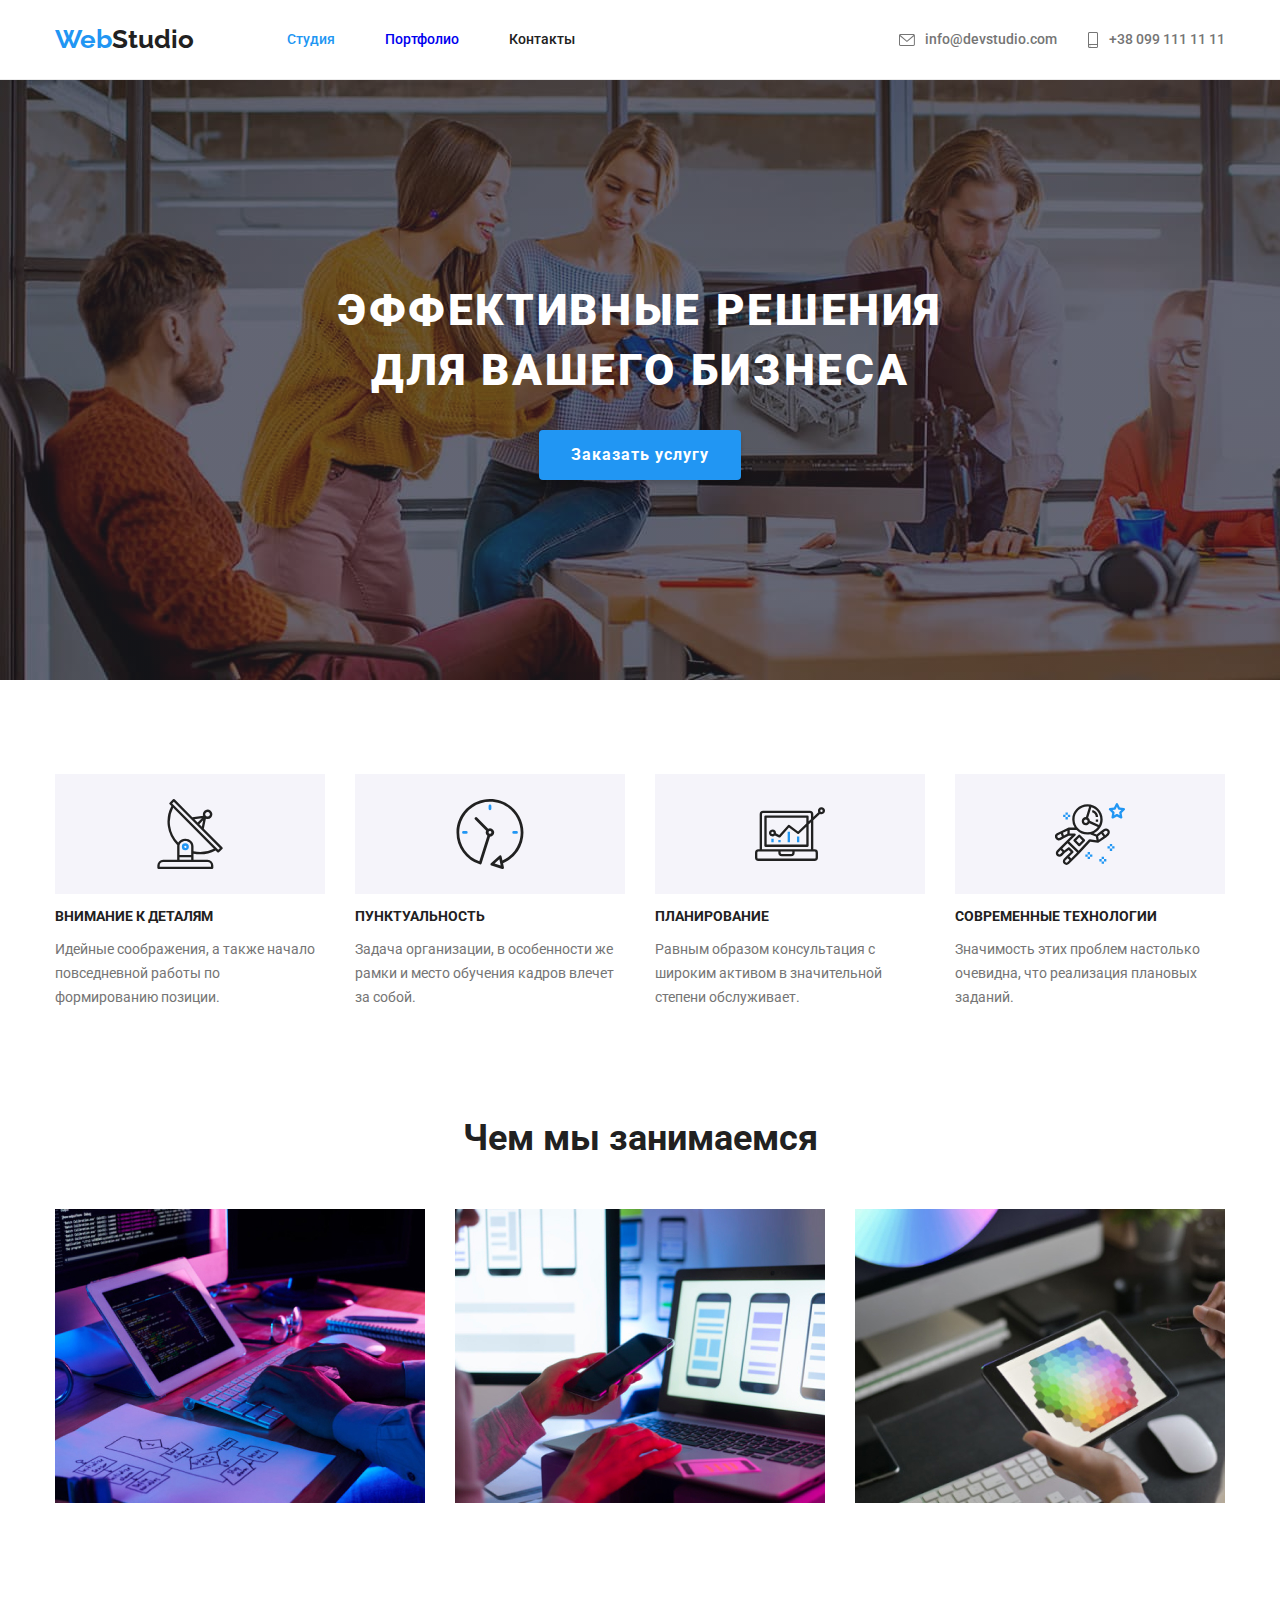
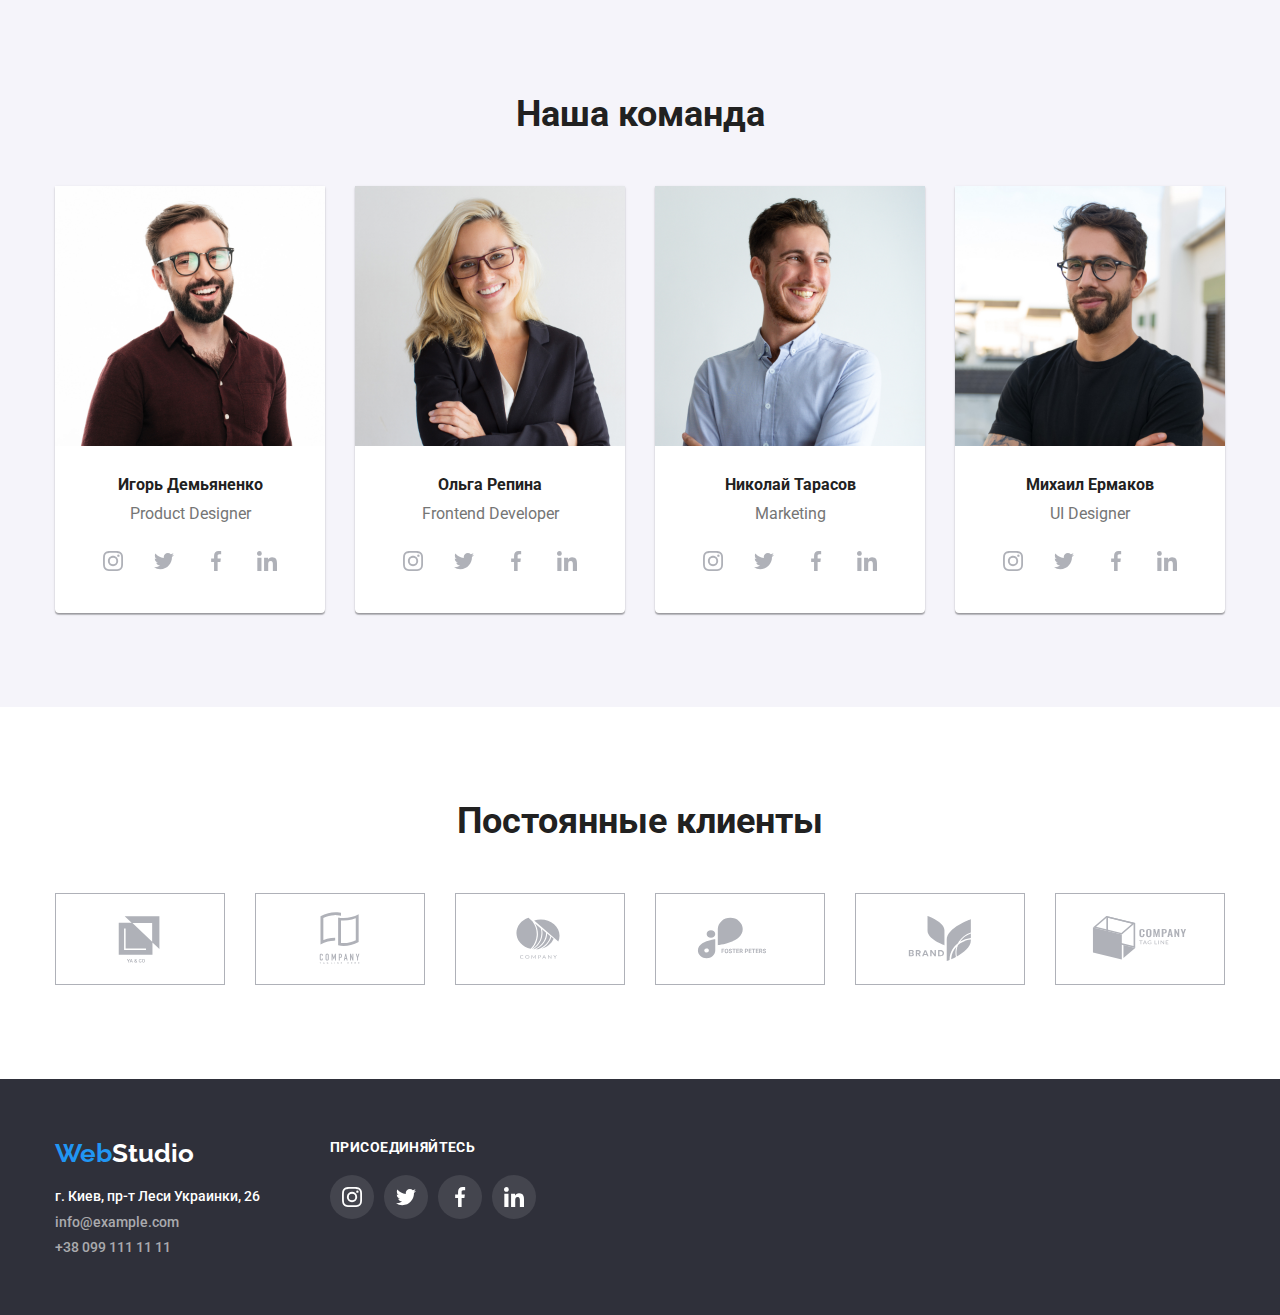
==== index.html @ 13acab1d "dz4" ====
<!DOCTYPE html>
<html lang="ru" lang="en">
	<head>
		<title>Main page</title>
		<meta charset="utf-8">
		<link rel="preconnect" href="https://fonts.googleapis.com">
		<link rel="preconnect" href="https://fonts.gstatic.com" crossorigin>
		<link href="https://fonts.googleapis.com/css2?family=Raleway:wght@700&family=Roboto:wght@400;500;700;900&display=swap"
			rel="stylesheet">
		<link rel="stylesheet" href="https://cdnjs.cloudflare.com/ajax/libs/modern-normalize/1.1.0/modern-normalize.min.css">
		<link rel="stylesheet" href="./css/styles.css">
	</head>
	<body>
	<header class="header">
		<div class="container header-container">
			<nav class="main-nav">
				<a href="index.html" class="header-logo"><span class="color-text">Web</span>Studio</a>
				<ul class="list-header">
					<li class="item"><a href="./index.html" class="link-active">Студия</a></li>
					<li class="item"><a href="./portfolio.html" class="link">Портфолио</a></li>
					<li class="item"><a href="" class="link">Контакты</a></li>
				</ul>
			</nav>
				<ul class="header-contacts">
			
				<li class="item">
					<a href="mailto:info@devstudio.com" class="contacts"><svg class="mail">
						<use href="./images/symbol-defs.svg#icon-envelope"></use>
					</svg>info@devstudio.com</a></li>
					
				<li class="item">
					<a href="tel:+380991111111" class="contacts">
						<svg class="phone">
							<use href="./images/symbol-defs.svg#icon-smartphone"></use>
						</svg>+38 099 111 11 11</a></li>
			</ul>
	
		</div>
	</header>
<main>
		<section class="hero-screen">
			<h1 class="title-primary">Эффективные решения <br> для вашего бизнеса</h1>
			
			<button type="button" class="hero-screen-btn">Заказать услугу</button>
		
		</section>

<section class="features section">
	<div class="container">
			<ul class="list-features">
				<li>
					<div class="picture-features">
						<svg class="icon-features" ><use href="./images/symbol-defs.svg#icon-antenna-1" ></use></svg>
					</div>
					<h3>Внимание к деталям</h3>
					<p>
						Идейные соображения, а также
						начало повседневной работы по
						формированию позиции.
					</p>
				</li>
				<li>
					<div class="picture-features">
						<svg class="icon-features">
							<use href="./images/symbol-defs.svg#icon-clock-1"></use>
						</svg>
					</div>
				<h3>Пунктуальность</h3>
					<p>
						Задача организации, в особенности
						же рамки и место обучения кадров
						влечет за собой.
					</p>
				</li>
				<li>
					<div class="picture-features">
						<svg class="icon-features">
							<use href="./images/symbol-defs.svg#icon-diagram-1"></use>
						</svg>
					</div>
				<h3>Планирование</h3>
					<p>
						Равным образом консультация с
						широким активом в значительной
						степени обслуживает.
					</p>
				</li>
				<li>
					<div class="picture-features">
						<svg class="icon-features">
							<use href="./images/symbol-defs.svg#icon-astronaut-1"></use>
						</svg>
					</div>
				<h3>Современные технологии</h3>
					<p>
						Значимость этих проблем настолько
						очевидна, что реализация плановых
						заданий.
					</p>
				</li>
			</ul>
			</div>
		</section>

<section class="tasks section">
	<div class="container">
			<h2 class="title-secondary">Чем мы занимаемся</h2>
			<ul class="list">
				<li class="tasks-image"><img src="./images/image1.jpg" width="370" alt="Computer"></li>
				<li class="tasks-image"><img src="./images/image2.jpg" width="370" alt="Phone"></li>
				<li class="tasks-image"><img src="./images/image3.jpg" width="370" alt="Tablet"></li>
			</ul>
	</div>
	</section>


<section class="team section">
	<div class="container">
		<h2 class="title-secondary-team">Наша команда</h2>
		<ul class="list-team">
				<li><img src="./images/image4.jpg" width="270" alt="Human1">
					<div class="team-employee"><h3><b>Игорь Демьяненко</b></h3>
					<p>Product Designer</p></div>
					<div class="social-links">
						<button class="team-link-btn">
						<svg class="team-link">
							<use href="./images/symbol-defs.svg#icon-instagram-2"></use>
						</svg>
						</button>
						<button class="team-link-btn">
						<svg class="team-link">
							<use href="./images/symbol-defs.svg#icon-twitter-1"></use>
						</svg>
						</button>
						<button class="team-link-btn">
						<svg class="team-link">
							<use href="./images/symbol-defs.svg#icon-facebook-1"></use>
						</svg>
						</button>
						<button class="team-link-btn">
						<svg class="team-link">
							<use href="./images/symbol-defs.svg#icon-linkedin-1"></use>
						</svg>
						</button>
					</div>
				</li>
				<li><img src="./images/image5.jpg" width="270" alt="Human2">
					<div class="team-employee"><h3><b>Ольга Репина</b></h3>
					<p>Frontend Developer</p></div>
					<div class="social-links">
						<button class="team-link-btn">
							<svg class="team-link">
								<use href="./images/symbol-defs.svg#icon-instagram-2"></use>
							</svg>
						</button>
						<button class="team-link-btn">
							<svg class="team-link">
								<use href="./images/symbol-defs.svg#icon-twitter-1"></use>
							</svg>
						</button>
						<button class="team-link-btn">
							<svg class="team-link">
								<use href="./images/symbol-defs.svg#icon-facebook-1"></use>
							</svg>
						</button>
						<button class="team-link-btn">
							<svg class="team-link">
								<use href="./images/symbol-defs.svg#icon-linkedin-1"></use>
							</svg>
						</button>
					</div>
				</li>
				<li><img src="./images/image6.jpg" width="270" alt="Human3">
					<div class="team-employee"><h3><b>Николай Тарасов</b></h3>
					<p>Marketing</p></div>
					<div class="social-links">
						<button class="team-link-btn">
							<svg class="team-link">
								<use href="./images/symbol-defs.svg#icon-instagram-2"></use>
							</svg>
						</button>
						<button class="team-link-btn">
							<svg class="team-link">
								<use href="./images/symbol-defs.svg#icon-twitter-1"></use>
							</svg>
						</button>
						<button class="team-link-btn">
							<svg class="team-link">
								<use href="./images/symbol-defs.svg#icon-facebook-1"></use>
							</svg>
						</button>
						<button class="team-link-btn">
							<svg class="team-link">
								<use href="./images/symbol-defs.svg#icon-linkedin-1"></use>
							</svg>
						</button>
					</div>
				</li>
				<li><img src="./images/image7.jpg" width="270" alt="Human4">
					<div class="team-employee"><h3><b>Михаил Ермаков</b></h3>
					<p>UI Designer</p></div>
					<div class="social-links">
						<button class="team-link-btn">
							<svg class="team-link">
								<use href="./images/symbol-defs.svg#icon-instagram-2"></use>
							</svg>
						</button>
						<button class="team-link-btn">
							<svg class="team-link">
								<use href="./images/symbol-defs.svg#icon-twitter-1"></use>
							</svg>
						</button>
						<button class="team-link-btn">
							<svg class="team-link">
								<use href="./images/symbol-defs.svg#icon-facebook-1"></use>
							</svg>
						</button>
						<button class="team-link-btn">
							<svg class="team-link">
								<use href="./images/symbol-defs.svg#icon-linkedin-1"></use>
							</svg>
						</button>
					</div>
				</li>
		</ul>
		</div>
	</section>
	<section class="clients section">
		<div class="container">
			<h2 class="title-clients">Постоянные клиенты</h2>
			<div class="clients-container"><button class="clients-btn">
			<svg class="icon-clients">
				<use href="./images/symbol-defs.svg#icon-Logo"></use>
			</svg></button><button class="clients-btn">
			<svg class="icon-clients">
				<use href="./images/symbol-defs.svg#icon-Logo-2"></use>
			</svg></button><button class="clients-btn">
			<svg class="icon-clients">
				<use href="./images/symbol-defs.svg#icon-Logo-3"></use>
			</svg></button><button class="clients-btn">
			<svg class="icon-clients">
				<use href="./images/symbol-defs.svg#icon-Logo-4"></use>
			</svg></button><button class="clients-btn">
			<svg class="icon-clients">
				<use href="./images/symbol-defs.svg#icon-Logo-5"></use>
			</svg></button><button class="clients-btn">
			<svg class="icon-clients">
				<use href="./images/symbol-defs.svg#icon-Logo-6"></use>
			</svg></button>
			</div>
			
		</div>
	</section>

</main>
		<footer class="footer">
			<div class="container">
				<div class="footer-column">
			<a href="" class="footer-logo"><span class="color-text">Web</span>Studio</a>
			<address class="address">г. Киев, пр-т Леси Украинки, 26</address>
				<ul class="list-footer">
					<li><a href="mailto:info@example.com" class="contacts-footer">info@example.com</a></li>
					<li><a href="tel:+380991111111" class="contacts-footer">+38 099 111 11 11</a></li>
				</ul>
				</div>
				<div class="footer-column-social"><h4>ПРИСОЕДИНЯЙТЕСЬ</h4>
					<div class="footer-social"><button class="footer-social-btn">
					<svg class="footer-icon">
						<use href="./images/symbol-defs.svg#icon-instagram-2"></use>
					</svg>
				</button>
				<button class="footer-social-btn">
					<svg class="footer-icon">
						<use href="./images/symbol-defs.svg#icon-twitter-1"></use>
					</svg>
				</button>
				<button class="footer-social-btn">
					<svg class="footer-icon">
						<use href="./images/symbol-defs.svg#icon-facebook-1"></use>
					</svg>
				</button>
				<button class="footer-social-btn">
					<svg class="footer-icon">
						<use href="./images/symbol-defs.svg#icon-linkedin-1"></use>
					</svg>
				</button></div>
				</div>
		</footer>
	</body>
</html>
---- css/styles.css ----
/* цвет фона #fff */
/* цвет фона вторичный #2F303A */

/* цвет текста #212121 */
/* вторичный цвет текста #757575 */

/* цвет акцента #2196F3 */

:root {
  --primary-text-color: #212121;
  --secondary-text-color: #757575;

  --background-color: #fff;
  --secondary-background-color: #2f303a;
  --third-background-color: #f5f4fa;
  --footer-contacts-color: rgba(255, 255, 255, 0.6);
  --accent-color: #2196f3;
  --border-header: #ececec;
}

body {
  font-size: 14px;
  background-color: var(--background-color);
  color: var(--secondary-text-color);
  font-family: Roboto, sans-serif;
  font-weight: 500;
  margin: 0;
}

/* Убрать точки со списков */
.list,
.list-footer,
.list-header,
.header-contacts,
.filter,
.product-card {
  list-style: none;
}

/* Лого сайта */
.header-logo {
  color: var(--primary-text-color);
  font-family: Raleway;
  font-weight: bold;
  font-size: 26px;
  text-decoration: none;
  margin-right: 93px;
}

.color-text {
  color: var(--accent-color);
}

/* Меню шапки */
.header {
  font-style: normal;
  font-weight: 500;
  padding-top: 24px;
  padding-bottom: 24px;
  margin-right: auto;
  margin-left: auto;
  font-size: 14px;
  line-height: 1.2;
  color: var(--accent-color);
  border-bottom: 1px solid var(--border-header);
}
.header-container {
  display: flex;
}

.main-nav {
  display: flex;
  align-items: center;
}
.list-header {
  display: flex;
  align-items: center;
  margin-top: 0;
  margin-bottom: 0;
  padding-left: 0;
  text-decoration: none;
}

.list-header li:not(:last-child) {
  margin-right: 50px;
}
.header-contacts li:not(:last-child) {
  margin-right: 30px;
}

.header-contacts {
  display: flex;
  align-items: center;
  padding-left: 0;
  margin-top: 0;
  margin-bottom: 0;
  margin-left: auto;
}
.contacts {
  display: flex;
  align-items: center;
}
.mail {
  margin-right: 10px;
  padding: 0;
  border: none;
  cursor: pointer;
  width: 16px;
  height: 12px;
  fill: var(--secondary-text-color);
}

.phone {
  margin-right: 10px;
  padding: 0;
  border: none;
  cursor: pointer;
  width: 12px;
  height: 16px;
  fill: var(--secondary-text-color);
}

.link {
  text-decoration: none;
  font-weight: 500;
}
.link-active {
  color: var(--accent-color);
  text-decoration: none;
  font-weight: 500;
}
.link:visited {
  color: var(--primary-text-color);
}
.link:hover,
.link:focus {
  color: var(--accent-color);
}
.contacts {
  color: var(--secondary-text-color);
  text-decoration: none;
}
.contacts:hover,
.contacts:focus,
.contacts:hover .mail,
.contacts:hover .phone,
.contacts:focus .mail,
.contacts:focus .phone {
  color: var(--accent-color);
  fill: var(--accent-color);
}

/* Главный экран */
.container {
  width: 1200px;
  padding: 0px 15px;
  margin: 0px auto;
}

.hero-screen {
  background: var(--secondary-background-color);
  max-width: 1600px;
  margin-right: auto;
  margin-left: auto;
  padding-top: 200px;
  padding-bottom: 200px;
  background-image: linear-gradient(
      to right,
      rgba(47, 48, 58, 0.4),
      rgba(47, 48, 58, 0.4)
    ),
    url("../images/bg.jpg");
  background-repeat: no-repeat;
}
.title-primary {
  color: var(--background-color);
  font-size: 44px;
  line-height: 60px;
  font-weight: 900;
  text-align: center;
  text-transform: uppercase;
  letter-spacing: 0.06em;
  margin-top: 0px;
  margin-bottom: 30px;
}
.hero-screen-btn {
  display: block;
  margin: 0 auto;
  font: bold 16px/1.8 Roboto, sans-serif;
  color: var(--background-color);
  background: var(--accent-color);
  box-shadow: 0px 4px 4px rgba(0, 0, 0, 0.15);
  border-radius: 4px;
  cursor: pointer;
  min-width: 200px;
  min-height: 50px;
  padding: 10px 32px;
  border-color: var(--accent-color);
  letter-spacing: 0.06em;
  border: none;
}

/* Наши плюсы */
.picture-features {
  display: flex;
  justify-content: center;
  align-items: center;
  height: 120px;
  background-color: #f5f4fa;
}
.icon-features {
  width: 70px;
  height: 70px;
}
.features {
  padding-top: 94px;
}
.list-features {
  display: flex;
  margin-top: 0;
  margin-bottom: 0;
  margin-right: auto;
  margin-left: auto;
  list-style: none;
  padding-left: 0;
}

.list-features li:not(:last-child) {
  margin-right: 30px;
}
.list-features li {
  width: 270px;
}
.features h3 {
  font-weight: bold;
  font-size: 14px;
  text-transform: uppercase;
  color: var(--primary-text-color);
}
.features p {
  font-size: 14px;
  font-weight: normal;
  line-height: 1.7;
}
/* Чем мы занимаемся + повторяющиеся заголовки */
.title-secondary {
  font-weight: bold;
  font-size: 36px;
  color: var(--primary-text-color);
  text-align: center;
  margin-top: 0;
  margin-bottom: 50px;
}
.tasks {
  padding-top: 94px;
  padding-bottom: 94px;
}
.tasks > .container > .list {
  display: flex;
  padding-left: 0px;
  justify-content: space-around;
  margin-top: 0;
  margin-bottom: 0;
}
.tasks-image:not(:last-child) {
  margin-right: 30px;
}

/* Наша команда */
.team {
  margin-right: auto;
  margin-left: auto;
  padding-top: 94px;
  padding-bottom: 94px;
}

.title-secondary-team {
  font-weight: bold;
  font-size: 36px;
  color: var(--primary-text-color);
  text-align: center;
  margin-top: 0px;
  margin-bottom: 0px;
  margin-bottom: 50px;
}
.team {
  background: var(--third-background-color);
}
.list-team {
  display: flex;
  padding-left: 0;
  margin-top: 0px;
  margin-bottom: 0px;
  list-style: none;
}
.team li {
  display: flex;
  flex-direction: column;
  align-items: center;
  background-color: var(--background-color);
  box-shadow: 0px 1px 3px rgba(0, 0, 0, 0.12), 0px 1px 1px rgba(0, 0, 0, 0.14),
    0px 2px 1px rgba(0, 0, 0, 0.2);
  border-radius: 0px 0px 4px 4px;
}
.team li:not(:last-child) {
  margin-right: 30px;
}
.team h3 {
  font-weight: 500;
  font-size: 16px;
  color: var(--primary-text-color);
  text-align: center;
  margin-top: 0;
  margin-bottom: 10px;
}
.team p {
  font-size: 16px;
  line-height: 1.2;
  font-weight: normal;
  text-align: center;
  margin-top: 0;
  margin-bottom: 0;
}

.social-links {
  width: 206px;
  height: 44px;
  margin-bottom: 30px;
  display: flex;
  justify-content: space-around;
  align-items: center;
}
.team-link-btn {
  background-color: #fff;
  cursor: pointer;
  border-radius: 50%;
  display: flex;
  justify-content: center;
  align-items: center;
  border: none;
  width: 44px;
  height: 44px;
}
.team-link-btn:hover,
.team-link-btn:hover .team-link,
.team-link-btn:focus,
.team-link-btn:focus .team-link {
  background-color: var(--accent-color);
  fill: var(--background-color);
}
.team-link {
  width: 20px;
  height: 20px;
  fill: #afb1b8;
}

.team-employee {
  padding: 30px 32px 16px 32px;
}
/* Постоянные клиенты */
.clients {
  padding-top: 94px;
  padding-bottom: 94px;
}
.title-clients {
  font-weight: bold;
  font-size: 36px;
  color: var(--primary-text-color);
  text-align: center;
  margin-top: 0;
  margin-bottom: 50px;
}
.clients-container {
  display: flex;
  flex-direction: row;
}
.clients-btn {
  border: solid 1px #afb1b8;
  padding: 0;
  background-color: #fff;
  width: 170px;
  height: 92px;
  display: flex;
  justify-content: center;
  align-items: center;
  fill: #afb1b8;
  cursor: pointer;
}
.clients-btn:hover,
.clients-btn:focus {
  border: solid 1px var(--accent-color);
  fill: var(--accent-color);
}
.clients-btn:not(:last-child) {
  margin-right: 30px;
}
.icon-clients {
  width: 106px;
  height: 60px;
}

/* Футер */
.footer {
  background: var(--secondary-background-color);
  font-size: 14px;
  margin-right: auto;
  margin-left: auto;
  display: flex;
  flex-direction: column;
  padding-top: 60px;
  padding-bottom: 60px;
}
.footer-logo {
  color: var(--background-color);
  font-family: Raleway;
  font-weight: bold;
  font-size: 26px;
  text-decoration: none;
}
.footer-contacts a {
  color: var(--footer-contacts-color);
}
.address {
  color: var(--background-color);
  font-style: normal;
  margin-bottom: 9px;
  margin-top: 20px;
}
.contacts-footer {
  color: var(--footer-contacts-color);
  text-decoration: none;
}
.contacts-footer:hover,
.contacts-footer:focus {
  color: var(--accent-color);
}
.list-footer {
  padding-left: 0px;
  margin-bottom: 0;
  margin-top: 0px;
}

.list-footer li:not(:last-child) {
  margin-bottom: 9px;
}
.footer .container {
  display: flex;
  flex-direction: row;
}
.footer-column-social {
  width: 206px;
  height: 80px;
  margin-left: 70px;
}
.footer-social-btn {
  background-color: rgba(255, 255, 255, 0.1);
  cursor: pointer;
  border-radius: 50%;
  display: flex;
  justify-content: center;
  align-items: center;
  border: none;
  width: 44px;
  height: 44px;
}
.footer-social-btn:hover,
.footer-social-btn:focus {
  background-color: var(--accent-color);
}
.footer-icon {
  width: 20px;
  height: 20px;
  fill: #fff;
}
.footer-column-social h4 {
  font-style: normal;
  font-weight: bold;
  font-size: 14px;
  line-height: 16px;
  letter-spacing: 0.03em;
  text-transform: uppercase;
  color: #ffffff;
  margin-top: 0;
  margin-bottom: 20px;
}
.footer-social {
  display: flex;
  flex-direction: row;
}
.footer-social-btn:not(:last-child) {
  margin-right: 10px;
}
/*Portfolio*/
.main-portfolio {
  padding-top: 94px;
  padding-bottom: 94px;

  margin-left: auto;
  margin-right: auto;
}

/* Фильтр меню */
.filter {
  display: flex;
  justify-content: center;
  padding-left: 0;
  margin-bottom: 34px;
  margin-top: 0;
}
.filter li:not(:last-child) {
  margin-right: 8px;
}

.filter-btn-active {
  font-weight: 500;
  font-size: 16px;
  line-height: 1.6;
  background: var(--accent-color);
  color: var(--background-color);
  border-radius: 4px;
  cursor: pointer;
  border: none;
}
.filter-btn-active:hover,
.filter-btn-active:focus {
  background: var(--accent-color);
  color: var(--background-color);
  box-shadow: 0px 3px 1px rgba(0, 0, 0, 0.1), 0px 1px 2px rgba(0, 0, 0, 0.08),
    0px 2px 2px rgba(0, 0, 0, 0.12);
  border-radius: 4px;
}
.filter-btn {
  font-weight: 500;
  font-size: 16px;
  line-height: 1.6;
  background: var(--third-background-color);
  cursor: pointer;
  border-radius: 4px;
  border: none;
}
.filter-btn:hover,
.filter-btn:focus {
  background: var(--accent-color);
  color: var(--background-color);
  box-shadow: 0px 3px 1px rgba(0, 0, 0, 0.1), 0px 1px 2px rgba(0, 0, 0, 0.08),
    0px 2px 2px rgba(0, 0, 0, 0.12);
}
/* Карточки "товаров" */
.product-card h3 {
  font-weight: bold;
  font-size: 18px;
  line-height: 2;
  color: var(--primary-text-color);
  margin-top: 0px;
  margin-bottom: 0px;
  padding-bottom: 4px;
}
.product-card p {
  font-size: 16px;
  line-height: 1.8;
  margin-top: 0px;
  margin-bottom: 0px;
}

.product-card {
  padding-left: 0px;
  display: flex;
  flex-wrap: wrap;
  justify-content: center;
  margin-top: -30px;
  margin-left: -30px;
  margin-bottom: 0;
}

.product-card li {
  margin-top: 30px;
  margin-left: 30px;
  cursor: pointer;
}
.product-card li:hover,
.product-card li:focus {
  box-shadow: 0px 4px 4px rgba(0, 0, 0, 0.15);
}

.product-card-title {
  border-right: 1px solid #eeeeee;
  border-left: 1px solid #eeeeee;
  border-bottom: 1px solid #eeeeee;
  padding: 20px 24px;
}

.product-card img {
  display: block;
  max-width: 100%;
}
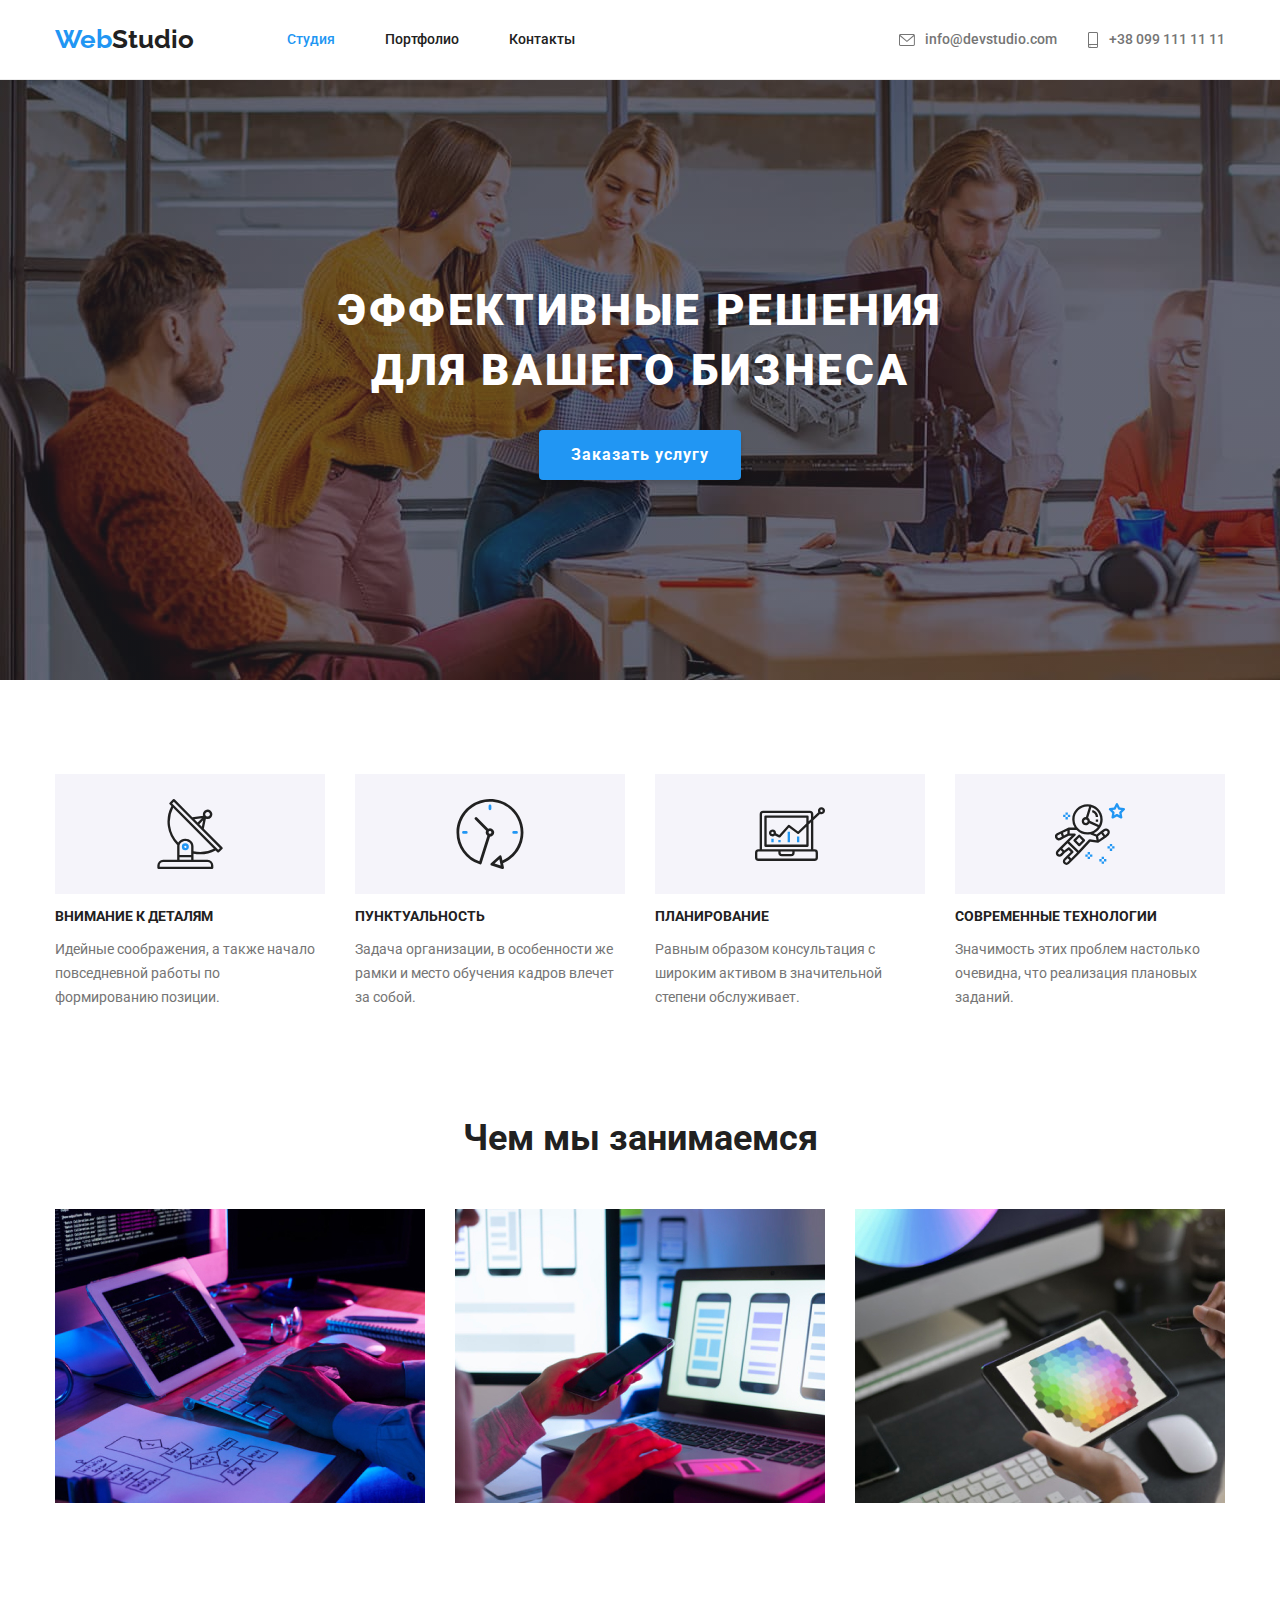
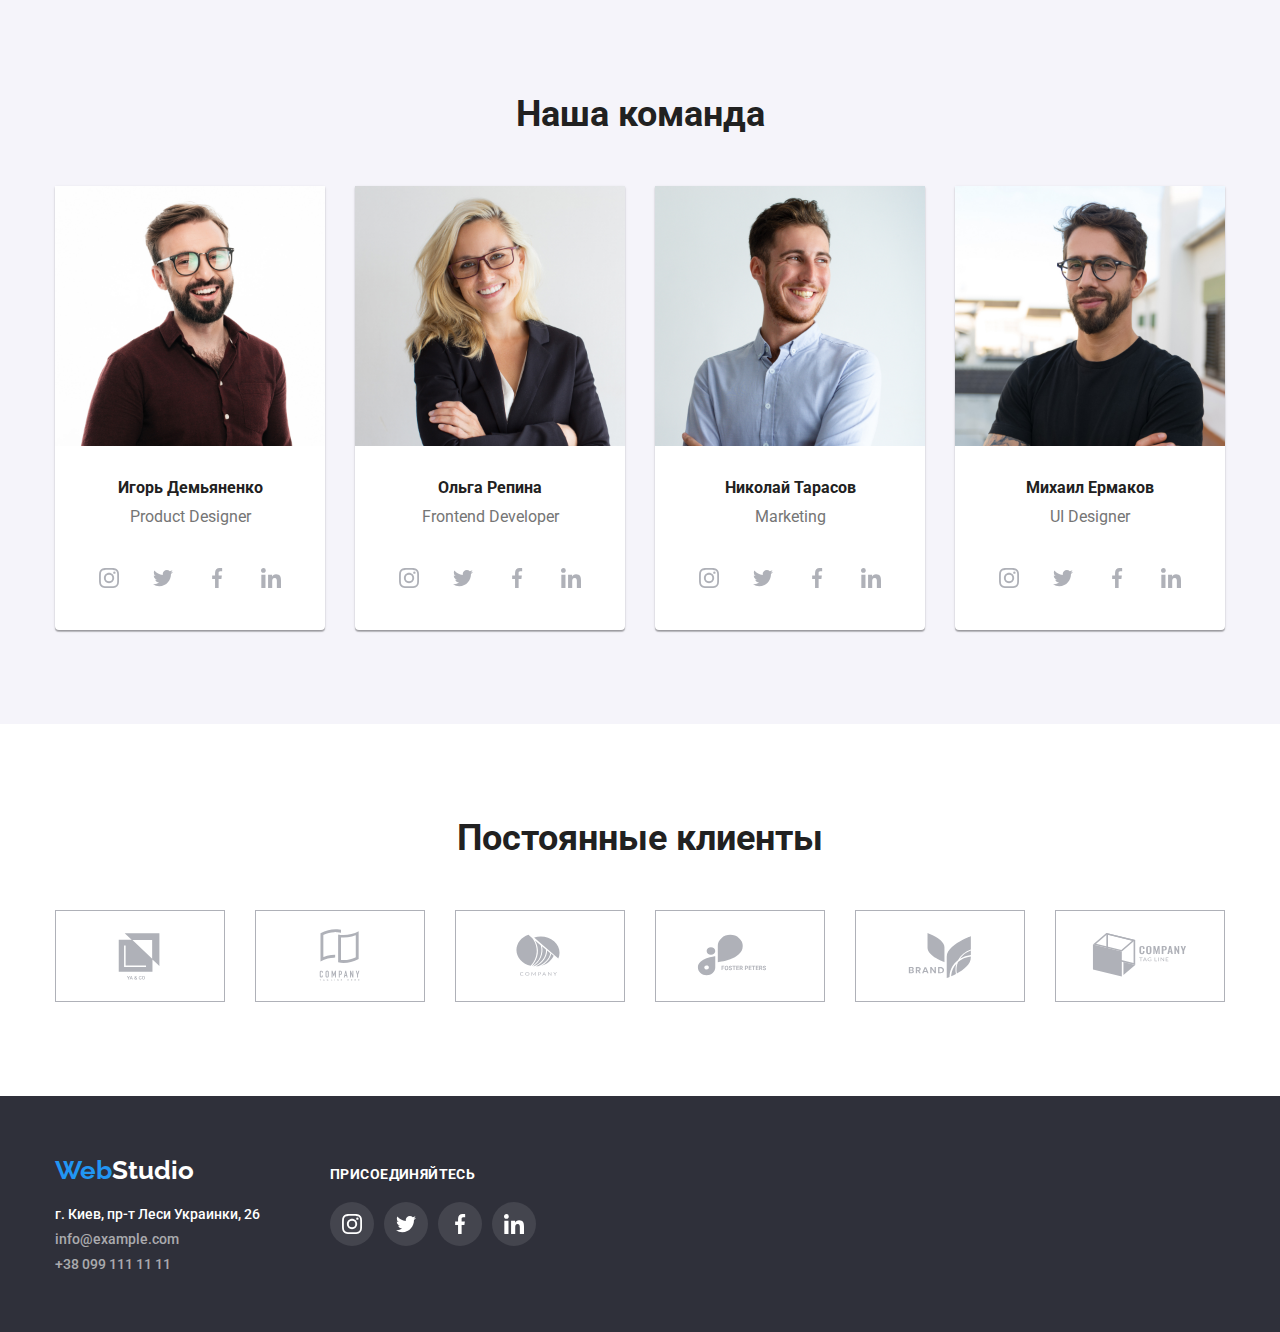
==== commit 2226a120: "changes 4 hw" ====
--- a/index.html
+++ b/index.html
@@ -118,109 +118,109 @@
 	<div class="container">
 		<h2 class="title-secondary-team">Наша команда</h2>
 		<ul class="list-team">
-				<li><img src="./images/image4.jpg" width="270" alt="Human1">
+				<li class="team-human"><img src="./images/image4.jpg" width="270" alt="Human1">
 					<div class="team-employee"><h3><b>Игорь Демьяненко</b></h3>
 					<p>Product Designer</p></div>
-					<div class="social-links">
-						<button class="team-link-btn">
-						<svg class="team-link">
-							<use href="./images/symbol-defs.svg#icon-instagram-2"></use>
-						</svg>
-						</button>
-						<button class="team-link-btn">
-						<svg class="team-link">
-							<use href="./images/symbol-defs.svg#icon-twitter-1"></use>
-						</svg>
-						</button>
-						<button class="team-link-btn">
-						<svg class="team-link">
-							<use href="./images/symbol-defs.svg#icon-facebook-1"></use>
-						</svg>
-						</button>
-						<button class="team-link-btn">
-						<svg class="team-link">
-							<use href="./images/symbol-defs.svg#icon-linkedin-1"></use>
-						</svg>
-						</button>
-					</div>
-				</li>
-				<li><img src="./images/image5.jpg" width="270" alt="Human2">
+					<ul class="social-links">
+						<li class="team-social-list"><a class="team-link-btn" href="">
+								<svg class="team-link">
+									<use href="./images/symbol-defs.svg#icon-instagram-2"></use>
+								</svg></a>
+						</li>
+						<li class="team-social-list"><a class="team-link-btn" href="">
+								<svg class="team-link">
+									<use href="./images/symbol-defs.svg#icon-twitter-1"></use>
+								</svg></a>
+						</li>
+						<li class="team-social-list"><a class="team-link-btn" href="">
+								<svg class="team-link">
+									<use href="./images/symbol-defs.svg#icon-facebook-1"></use>
+								</svg></a>
+						</li>
+						<li class="team-social-list"><a class="team-link-btn" href="">
+								<svg class="team-link">
+									<use href="./images/symbol-defs.svg#icon-linkedin-1"></use>
+								</svg></a>
+						</li>
+					</ul>
+				</li>
+				<li class="team-human"><img src="./images/image5.jpg" width="270" alt="Human2">
 					<div class="team-employee"><h3><b>Ольга Репина</b></h3>
 					<p>Frontend Developer</p></div>
-					<div class="social-links">
-						<button class="team-link-btn">
-							<svg class="team-link">
-								<use href="./images/symbol-defs.svg#icon-instagram-2"></use>
-							</svg>
-						</button>
-						<button class="team-link-btn">
-							<svg class="team-link">
-								<use href="./images/symbol-defs.svg#icon-twitter-1"></use>
-							</svg>
-						</button>
-						<button class="team-link-btn">
-							<svg class="team-link">
-								<use href="./images/symbol-defs.svg#icon-facebook-1"></use>
-							</svg>
-						</button>
-						<button class="team-link-btn">
-							<svg class="team-link">
-								<use href="./images/symbol-defs.svg#icon-linkedin-1"></use>
-							</svg>
-						</button>
-					</div>
-				</li>
-				<li><img src="./images/image6.jpg" width="270" alt="Human3">
+					<ul class="social-links">
+						<li class="team-social-list"><a class="team-link-btn" href="">
+								<svg class="team-link">
+									<use href="./images/symbol-defs.svg#icon-instagram-2"></use>
+								</svg></a>
+						</li>
+						<li class="team-social-list"><a class="team-link-btn" href="">
+								<svg class="team-link">
+									<use href="./images/symbol-defs.svg#icon-twitter-1"></use>
+								</svg></a>
+						</li>
+						<li class="team-social-list"><a class="team-link-btn" href="">
+								<svg class="team-link">
+									<use href="./images/symbol-defs.svg#icon-facebook-1"></use>
+								</svg></a>
+						</li>
+						<li class="team-social-list"><a class="team-link-btn" href="">
+								<svg class="team-link">
+									<use href="./images/symbol-defs.svg#icon-linkedin-1"></use>
+								</svg></a>
+						</li>
+					</ul>
+				</li>
+				<li class="team-human"><img src="./images/image6.jpg" width="270" alt="Human3">
 					<div class="team-employee"><h3><b>Николай Тарасов</b></h3>
 					<p>Marketing</p></div>
-					<div class="social-links">
-						<button class="team-link-btn">
-							<svg class="team-link">
-								<use href="./images/symbol-defs.svg#icon-instagram-2"></use>
-							</svg>
-						</button>
-						<button class="team-link-btn">
-							<svg class="team-link">
-								<use href="./images/symbol-defs.svg#icon-twitter-1"></use>
-							</svg>
-						</button>
-						<button class="team-link-btn">
-							<svg class="team-link">
-								<use href="./images/symbol-defs.svg#icon-facebook-1"></use>
-							</svg>
-						</button>
-						<button class="team-link-btn">
-							<svg class="team-link">
-								<use href="./images/symbol-defs.svg#icon-linkedin-1"></use>
-							</svg>
-						</button>
-					</div>
-				</li>
-				<li><img src="./images/image7.jpg" width="270" alt="Human4">
+					<ul class="social-links">
+						<li class="team-social-list"><a class="team-link-btn" href="">
+								<svg class="team-link">
+									<use href="./images/symbol-defs.svg#icon-instagram-2"></use>
+								</svg></a>
+						</li>
+						<li class="team-social-list"><a class="team-link-btn" href="">
+								<svg class="team-link">
+									<use href="./images/symbol-defs.svg#icon-twitter-1"></use>
+								</svg></a>
+						</li>
+						<li class="team-social-list"><a class="team-link-btn" href="">
+								<svg class="team-link">
+									<use href="./images/symbol-defs.svg#icon-facebook-1"></use>
+								</svg></a>
+						</li>
+						<li class="team-social-list"><a class="team-link-btn" href="">
+								<svg class="team-link">
+									<use href="./images/symbol-defs.svg#icon-linkedin-1"></use>
+								</svg></a>
+						</li>
+					</ul>
+				</li>
+				<li class="team-human"><img src="./images/image7.jpg" width="270" alt="Human4">
 					<div class="team-employee"><h3><b>Михаил Ермаков</b></h3>
 					<p>UI Designer</p></div>
-					<div class="social-links">
-						<button class="team-link-btn">
-							<svg class="team-link">
-								<use href="./images/symbol-defs.svg#icon-instagram-2"></use>
-							</svg>
-						</button>
-						<button class="team-link-btn">
-							<svg class="team-link">
-								<use href="./images/symbol-defs.svg#icon-twitter-1"></use>
-							</svg>
-						</button>
-						<button class="team-link-btn">
-							<svg class="team-link">
-								<use href="./images/symbol-defs.svg#icon-facebook-1"></use>
-							</svg>
-						</button>
-						<button class="team-link-btn">
-							<svg class="team-link">
-								<use href="./images/symbol-defs.svg#icon-linkedin-1"></use>
-							</svg>
-						</button>
-					</div>
+					<ul class="social-links">
+						<li class="team-social-list"><a class="team-link-btn" href="">
+								<svg class="team-link">
+									<use href="./images/symbol-defs.svg#icon-instagram-2"></use>
+								</svg></a>
+						</li>
+						<li class="team-social-list"><a class="team-link-btn" href="">
+								<svg class="team-link">
+									<use href="./images/symbol-defs.svg#icon-twitter-1"></use>
+								</svg></a>
+						</li>
+						<li class="team-social-list"><a class="team-link-btn" href="">
+								<svg class="team-link">
+									<use href="./images/symbol-defs.svg#icon-facebook-1"></use>
+								</svg></a>
+						</li>
+						<li class="team-social-list"><a class="team-link-btn" href="">
+								<svg class="team-link">
+									<use href="./images/symbol-defs.svg#icon-linkedin-1"></use>
+								</svg></a>
+						</li>
+					</ul>
 				</li>
 		</ul>
 		</div>
@@ -228,26 +228,21 @@
 	<section class="clients section">
 		<div class="container">
 			<h2 class="title-clients">Постоянные клиенты</h2>
-			<div class="clients-container"><button class="clients-btn">
-			<svg class="icon-clients">
-				<use href="./images/symbol-defs.svg#icon-Logo"></use>
-			</svg></button><button class="clients-btn">
-			<svg class="icon-clients">
-				<use href="./images/symbol-defs.svg#icon-Logo-2"></use>
-			</svg></button><button class="clients-btn">
-			<svg class="icon-clients">
-				<use href="./images/symbol-defs.svg#icon-Logo-3"></use>
-			</svg></button><button class="clients-btn">
-			<svg class="icon-clients">
-				<use href="./images/symbol-defs.svg#icon-Logo-4"></use>
-			</svg></button><button class="clients-btn">
-			<svg class="icon-clients">
-				<use href="./images/symbol-defs.svg#icon-Logo-5"></use>
-			</svg></button><button class="clients-btn">
-			<svg class="icon-clients">
-				<use href="./images/symbol-defs.svg#icon-Logo-6"></use>
-			</svg></button>
-			</div>
+			<ul class="clients-container">
+				<li><a class="clients-btn" href=""><svg class="icon-clients"><use href="./images/symbol-defs.svg#icon-Logo"></use></svg></a></li>
+				<li><a class="clients-btn" href=""><svg class="icon-clients"><use href="./images/symbol-defs.svg#icon-Logo-2"></use></svg></a></li>
+				<li><a class="clients-btn" href=""><svg class="icon-clients"><use href="./images/symbol-defs.svg#icon-Logo-3"></use></svg></a></li>
+				<li><a class="clients-btn" href=""><svg class="icon-clients"><use href="./images/symbol-defs.svg#icon-Logo-4"></use></svg></a></li>
+				<li><a class="clients-btn" href=""><svg class="icon-clients"><use href="./images/symbol-defs.svg#icon-Logo-5"></use></svg></a></li>
+				<li><a class="clients-btn" href=""><svg class="icon-clients"><use href="./images/symbol-defs.svg#icon-Logo-6"></use></svg></a></li>
+
+
+
+
+
+
+
+			</ul>
 			
 		</div>
 	</section>
@@ -264,27 +259,28 @@
 				</ul>
 				</div>
 				<div class="footer-column-social"><h4>ПРИСОЕДИНЯЙТЕСЬ</h4>
-					<div class="footer-social"><button class="footer-social-btn">
+				<ul class="footer-social">
+				<li><a href="" class="footer-social-btn">
 					<svg class="footer-icon">
 						<use href="./images/symbol-defs.svg#icon-instagram-2"></use>
 					</svg>
-				</button>
-				<button class="footer-social-btn">
+				</a></li>
+				<li><a href="" class="footer-social-btn">
 					<svg class="footer-icon">
 						<use href="./images/symbol-defs.svg#icon-twitter-1"></use>
 					</svg>
-				</button>
-				<button class="footer-social-btn">
+				</a></li>
+				<li><a href="" class="footer-social-btn">
 					<svg class="footer-icon">
 						<use href="./images/symbol-defs.svg#icon-facebook-1"></use>
 					</svg>
-				</button>
-				<button class="footer-social-btn">
+				</a></li>
+				<li><a href="" class="footer-social-btn">
 					<svg class="footer-icon">
 						<use href="./images/symbol-defs.svg#icon-linkedin-1"></use>
 					</svg>
-				</button></div>
+				</a></li></ul>
 				</div>
 		</footer>
 	</body>
-</html>+</html>
--- a/css/styles.css
+++ b/css/styles.css
@@ -123,6 +123,7 @@
 .link {
   text-decoration: none;
   font-weight: 500;
+  color: var(--primary-text-color);
 }
 .link-active {
   color: var(--accent-color);
@@ -293,16 +294,13 @@
   margin-bottom: 0px;
   list-style: none;
 }
-.team li {
-  display: flex;
-  flex-direction: column;
-  align-items: center;
+.team-human {
   background-color: var(--background-color);
   box-shadow: 0px 1px 3px rgba(0, 0, 0, 0.12), 0px 1px 1px rgba(0, 0, 0, 0.14),
     0px 2px 1px rgba(0, 0, 0, 0.2);
   border-radius: 0px 0px 4px 4px;
 }
-.team li:not(:last-child) {
+.team-human:not(:last-child) {
   margin-right: 30px;
 }
 .team h3 {
@@ -321,14 +319,15 @@
   margin-top: 0;
   margin-bottom: 0;
 }
-
+.team-social-list:not(:last-child) {
+  margin-right: 10px;
+}
 .social-links {
-  width: 206px;
-  height: 44px;
+  display: flex;
+  justify-content: center;
+  list-style: none;
+  padding-left: 0;
   margin-bottom: 30px;
-  display: flex;
-  justify-content: space-around;
-  align-items: center;
 }
 .team-link-btn {
   background-color: #fff;
@@ -355,7 +354,7 @@
 }
 
 .team-employee {
-  padding: 30px 32px 16px 32px;
+  padding: 30px 32px;
 }
 /* Постоянные клиенты */
 .clients {
@@ -371,8 +370,10 @@
   margin-bottom: 50px;
 }
 .clients-container {
-  display: flex;
-  flex-direction: row;
+  margin: 0;
+  display: flex;
+  padding-left: 0;
+  list-style: none;
 }
 .clients-btn {
   border: solid 1px #afb1b8;
@@ -383,18 +384,23 @@
   display: flex;
   justify-content: center;
   align-items: center;
-  fill: #afb1b8;
-  cursor: pointer;
+  cursor: pointer;
+  ill: #afb1b8;
 }
 .clients-btn:hover,
 .clients-btn:focus {
   border: solid 1px var(--accent-color);
+}
+.clients-btn:hover .icon-clients,
+.clients-btn:focus .icon-clients {
   fill: var(--accent-color);
 }
-.clients-btn:not(:last-child) {
+
+.clients-container li:not(:last-child) {
   margin-right: 30px;
 }
 .icon-clients {
+  fill: #afb1b8;
   width: 106px;
   height: 60px;
 }
@@ -426,6 +432,7 @@
   margin-bottom: 9px;
   margin-top: 20px;
 }
+
 .contacts-footer {
   color: var(--footer-contacts-color);
   text-decoration: none;
@@ -439,17 +446,17 @@
   margin-bottom: 0;
   margin-top: 0px;
 }
-
+.footer-social li {
+  list-style: none;
+}
 .list-footer li:not(:last-child) {
   margin-bottom: 9px;
 }
 .footer .container {
   display: flex;
-  flex-direction: row;
+  align-items: baseline;
 }
 .footer-column-social {
-  width: 206px;
-  height: 80px;
   margin-left: 70px;
 }
 .footer-social-btn {
@@ -486,8 +493,10 @@
 .footer-social {
   display: flex;
   flex-direction: row;
-}
-.footer-social-btn:not(:last-child) {
+  padding-left: 0;
+  margin: 0;
+}
+.footer-social li:not(:last-child) {
   margin-right: 10px;
 }
 /*Portfolio*/
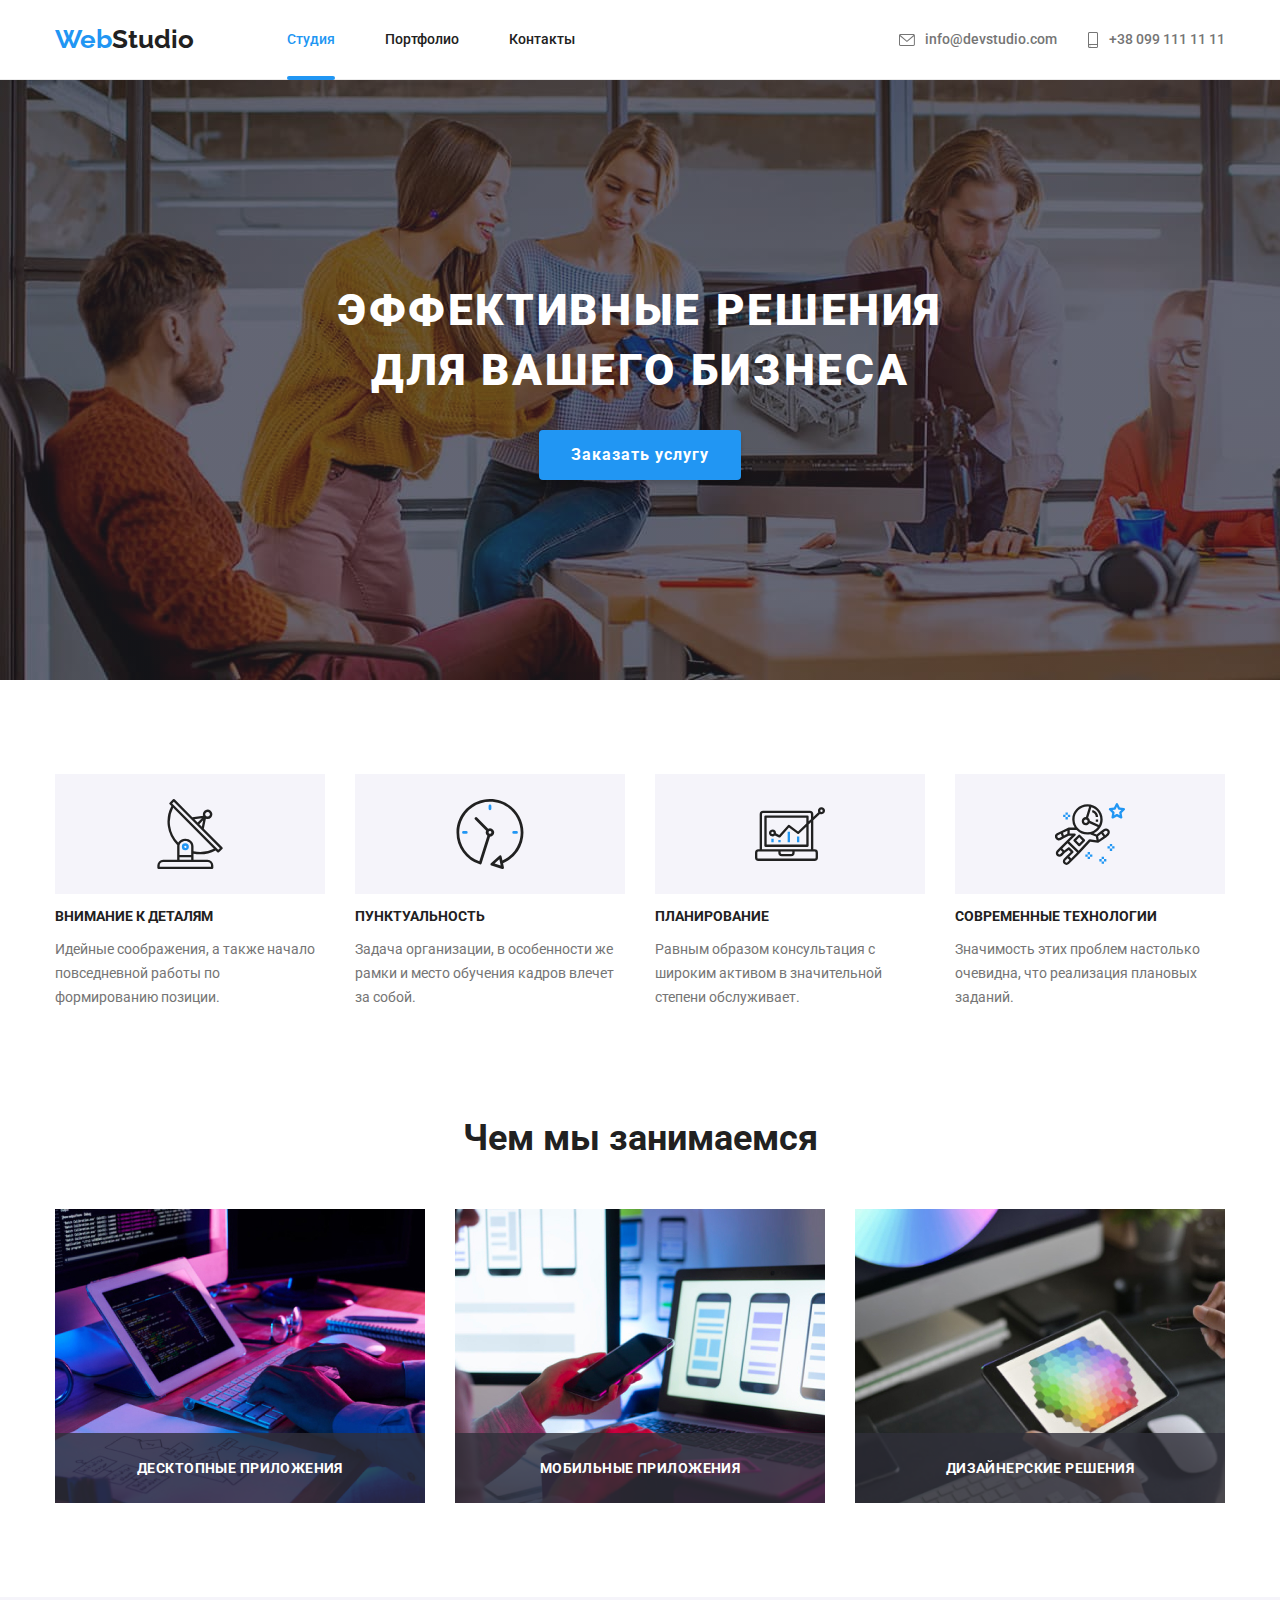
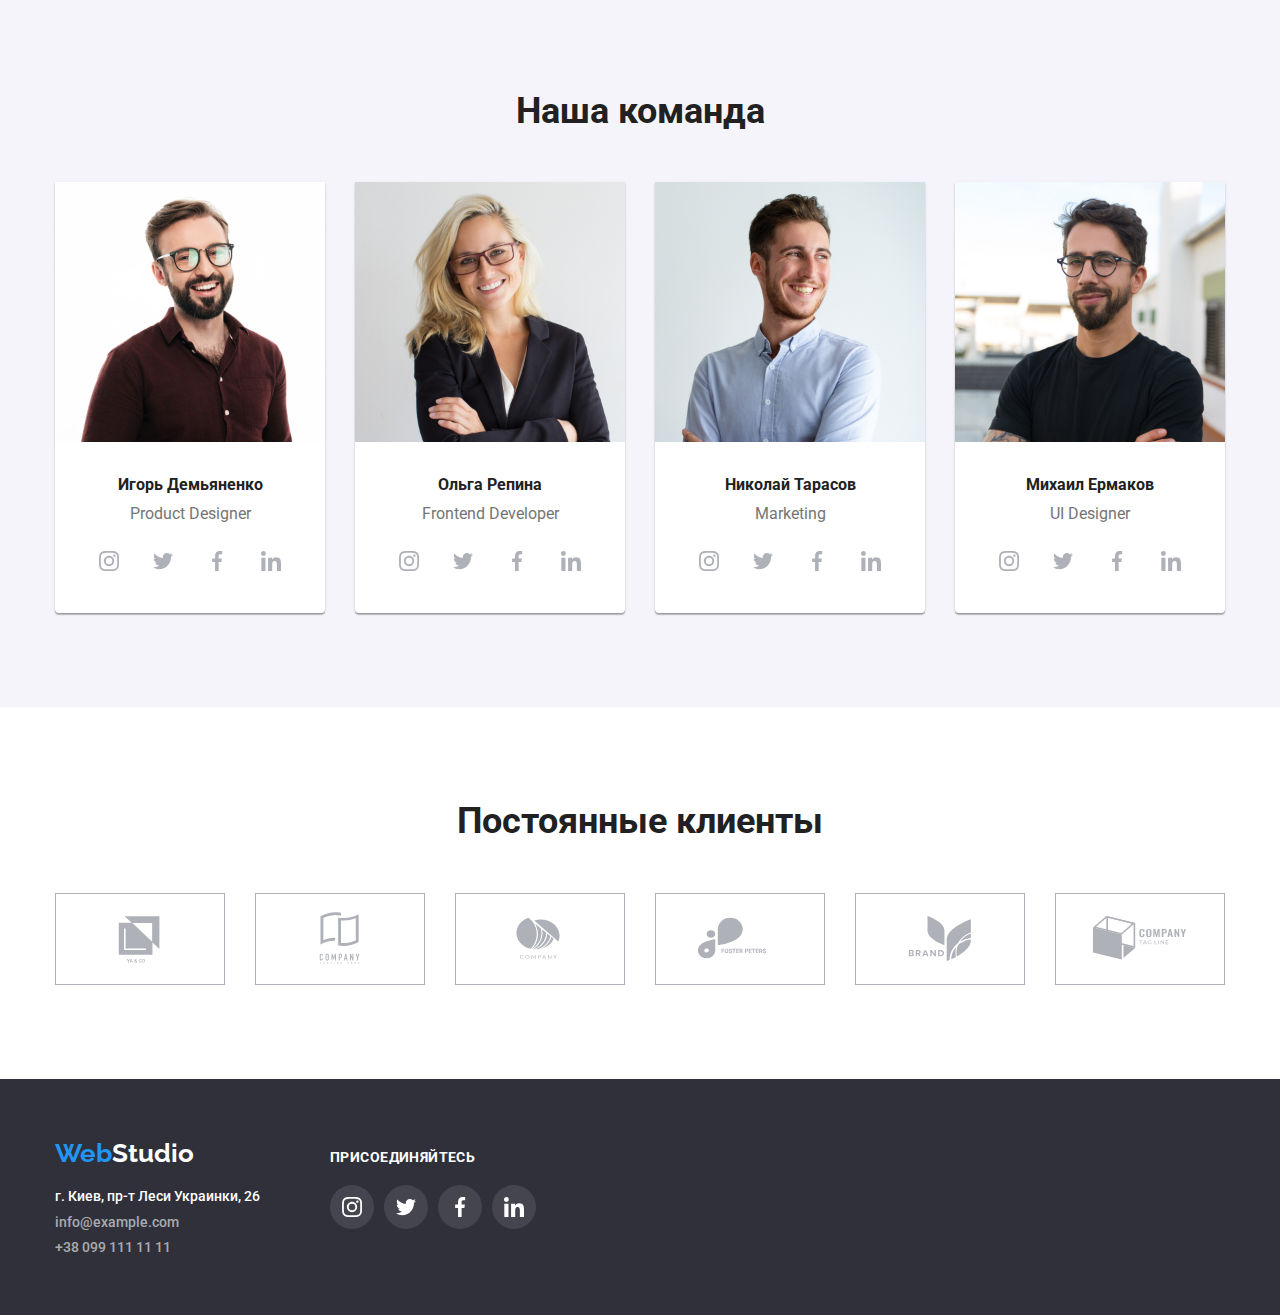
==== commit 8b24f5b1: "hw5" ====
--- a/index.html
+++ b/index.html
@@ -41,7 +41,7 @@
 		<section class="hero-screen">
 			<h1 class="title-primary">Эффективные решения <br> для вашего бизнеса</h1>
 			
-			<button type="button" class="hero-screen-btn">Заказать услугу</button>
+			<button type="button" class="hero-screen-btn" data-modal-open>Заказать услугу</button>
 		
 		</section>
 
@@ -105,10 +105,25 @@
 <section class="tasks section">
 	<div class="container">
 			<h2 class="title-secondary">Чем мы занимаемся</h2>
-			<ul class="list">
-				<li class="tasks-image"><img src="./images/image1.jpg" width="370" alt="Computer"></li>
-				<li class="tasks-image"><img src="./images/image2.jpg" width="370" alt="Phone"></li>
-				<li class="tasks-image"><img src="./images/image3.jpg" width="370" alt="Tablet"></li>
+			<ul class="tasks-list">
+				<li class="tasks-image">
+					<img src="./images/image1.jpg" width="370" alt="Computer">
+					<div class="tasks-cover-text">
+						<span>Десктопные приложения</span>
+					</div>
+				</li>
+				<li class="tasks-image">
+					<img src="./images/image2.jpg" width="370" alt="Phone">
+				<div class="tasks-cover-text">
+					<span>Мобильные приложения</span>
+				</div>
+				</li>
+				<li class="tasks-image">
+					<img src="./images/image3.jpg" width="370" alt="Tablet">
+				<div class="tasks-cover-text">
+					<span>Дизайнерские решения</span>
+				</div>
+				</li>
 			</ul>
 	</div>
 	</section>
@@ -120,7 +135,7 @@
 		<ul class="list-team">
 				<li class="team-human"><img src="./images/image4.jpg" width="270" alt="Human1">
 					<div class="team-employee"><h3><b>Игорь Демьяненко</b></h3>
-					<p>Product Designer</p></div>
+					<p>Product Designer</p>
 					<ul class="social-links">
 						<li class="team-social-list"><a class="team-link-btn" href="">
 								<svg class="team-link">
@@ -142,11 +157,11 @@
 									<use href="./images/symbol-defs.svg#icon-linkedin-1"></use>
 								</svg></a>
 						</li>
-					</ul>
+					</ul></div>
 				</li>
 				<li class="team-human"><img src="./images/image5.jpg" width="270" alt="Human2">
 					<div class="team-employee"><h3><b>Ольга Репина</b></h3>
-					<p>Frontend Developer</p></div>
+					<p>Frontend Developer</p>
 					<ul class="social-links">
 						<li class="team-social-list"><a class="team-link-btn" href="">
 								<svg class="team-link">
@@ -168,11 +183,11 @@
 									<use href="./images/symbol-defs.svg#icon-linkedin-1"></use>
 								</svg></a>
 						</li>
-					</ul>
+					</ul></div>
 				</li>
 				<li class="team-human"><img src="./images/image6.jpg" width="270" alt="Human3">
 					<div class="team-employee"><h3><b>Николай Тарасов</b></h3>
-					<p>Marketing</p></div>
+					<p>Marketing</p>
 					<ul class="social-links">
 						<li class="team-social-list"><a class="team-link-btn" href="">
 								<svg class="team-link">
@@ -194,11 +209,11 @@
 									<use href="./images/symbol-defs.svg#icon-linkedin-1"></use>
 								</svg></a>
 						</li>
-					</ul>
+					</ul></div>
 				</li>
 				<li class="team-human"><img src="./images/image7.jpg" width="270" alt="Human4">
 					<div class="team-employee"><h3><b>Михаил Ермаков</b></h3>
-					<p>UI Designer</p></div>
+					<p>UI Designer</p>
 					<ul class="social-links">
 						<li class="team-social-list"><a class="team-link-btn" href="">
 								<svg class="team-link">
@@ -220,7 +235,7 @@
 									<use href="./images/symbol-defs.svg#icon-linkedin-1"></use>
 								</svg></a>
 						</li>
-					</ul>
+					</ul></div>
 				</li>
 		</ul>
 		</div>
@@ -282,5 +297,17 @@
 				</a></li></ul>
 				</div>
 		</footer>
+		<div class="backdrop is-hidden" data-modal>
+			<div class="modal">
+				<button class="btn-close" data-modal-close>
+					<svg class="btn-modal-close">
+						<use href="./images/symbol-defs-1.svg#icon-ellipse">
+						
+						</use>
+					</svg>
+				</button>
+			</div>
+		</div>
+		<script src="./js/modal.js"></script>
 	</body>
 </html>
--- a/css/styles.css
+++ b/css/styles.css
@@ -79,6 +79,7 @@
   margin-bottom: 0;
   padding-left: 0;
   text-decoration: none;
+  border-bottom: blue;
 }
 
 .list-header li:not(:last-child) {
@@ -129,7 +130,22 @@
   color: var(--accent-color);
   text-decoration: none;
   font-weight: 500;
-}
+  position: relative;
+  padding-top: 32px;
+  padding-bottom: 32px;
+}
+.link-active::after {
+  content: "";
+  display: block;
+  width: 100%;
+  height: 4px;
+  background-color: #2196f3;
+  position: absolute;
+  left: 0;
+  bottom: -1px;
+  border-radius: 2px;
+}
+
 .link:visited {
   color: var(--primary-text-color);
 }
@@ -156,6 +172,7 @@
   width: 1200px;
   padding: 0px 15px;
   margin: 0px auto;
+  position: relative;
 }
 
 .hero-screen {
@@ -256,17 +273,45 @@
   padding-top: 94px;
   padding-bottom: 94px;
 }
-.tasks > .container > .list {
+.tasks > .container > .tasks-list {
   display: flex;
   padding-left: 0px;
   justify-content: space-around;
   margin-top: 0;
   margin-bottom: 0;
+  list-style: none;
 }
 .tasks-image:not(:last-child) {
   margin-right: 30px;
 }
-
+.tasks-image {
+  position: relative;
+  width: 370px;
+  height: 294px;
+}
+
+.tasks-cover-text {
+  position: absolute;
+  display: flex;
+  justify-content: center;
+  align-items: center;
+  bottom: 0;
+  overflow: hidden;
+  width: 370px;
+  height: 70px;
+  background-color: rgba(47, 48, 58, 0.8);
+}
+
+.tasks-cover-text span {
+  font-style: normal;
+  font-weight: bold;
+  font-size: 14px;
+  line-height: 16px;
+
+  letter-spacing: 0.03em;
+  text-transform: uppercase;
+  color: #fff;
+}
 /* Наша команда */
 .team {
   margin-right: auto;
@@ -317,7 +362,7 @@
   font-weight: normal;
   text-align: center;
   margin-top: 0;
-  margin-bottom: 0;
+  margin-bottom: 16px;
 }
 .team-social-list:not(:last-child) {
   margin-right: 10px;
@@ -327,7 +372,6 @@
   justify-content: center;
   list-style: none;
   padding-left: 0;
-  margin-bottom: 30px;
 }
 .team-link-btn {
   background-color: #fff;
@@ -602,3 +646,85 @@
   display: block;
   max-width: 100%;
 }
+
+.card-img {
+  position: relative;
+  overflow: hidden;
+}
+.card-overlay {
+  content: "";
+  display: flex;
+  align-items: center;
+  position: absolute;
+  opacity: 0;
+  width: 100%;
+  height: 100%;
+  background-color: #2196f3e5;
+  transform: translateY(100%);
+  top: 0;
+  left: 0;
+}
+.card-overlay p {
+  width: 322px;
+  height: 168px;
+  margin-left: auto;
+  margin-right: auto;
+  font-style: normal;
+  font-weight: normal;
+  font-size: 18px;
+  line-height: 28px;
+  text-align: left;
+  letter-spacing: 0.03em;
+  color: #fff;
+}
+
+.product-card li:hover .card-overlay,
+.product-card li:focus .card-overlay {
+  opacity: 1;
+  transform: translateY(0);
+  transition: transform 250ms cubic-bezier(0.4, 0, 0.2, 1);
+}
+
+.backdrop {
+  position: fixed;
+  top: 0;
+  left: 0;
+  width: 100%;
+  height: 100%;
+  background-color: #00000033;
+
+  opacity: 1;
+  transition: opacity 250ms cubic-bezier(0.4, 0, 0.2, 1);
+}
+.backdrop.is-hidden {
+  opacity: 0;
+  pointer-events: none;
+}
+.backdrop.is-hidden.modal {
+  transform: translate(-50%, -50%) scale(0.7);
+}
+.modal {
+  position: absolute;
+  top: 50%;
+  left: 50%;
+  transform: translate(-50%, -50%) scale(1);
+  transition: transform 250ms cubic-bezier(0.4, 0, 0.2, 1);
+  width: 528px;
+  height: 581px;
+  background-color: #fff;
+}
+.btn-modal-close {
+  width: 12px;
+  height: 12px;
+  cursor: pointer;
+}
+.btn-close {
+  position: absolute;
+  top: 8px;
+  right: 8px;
+  border: 1px solid rgba(0, 0, 0, 0.1);
+  border-radius: 100%;
+  background-color: #fff;
+  padding: 10;
+  margin: 0;
+}
